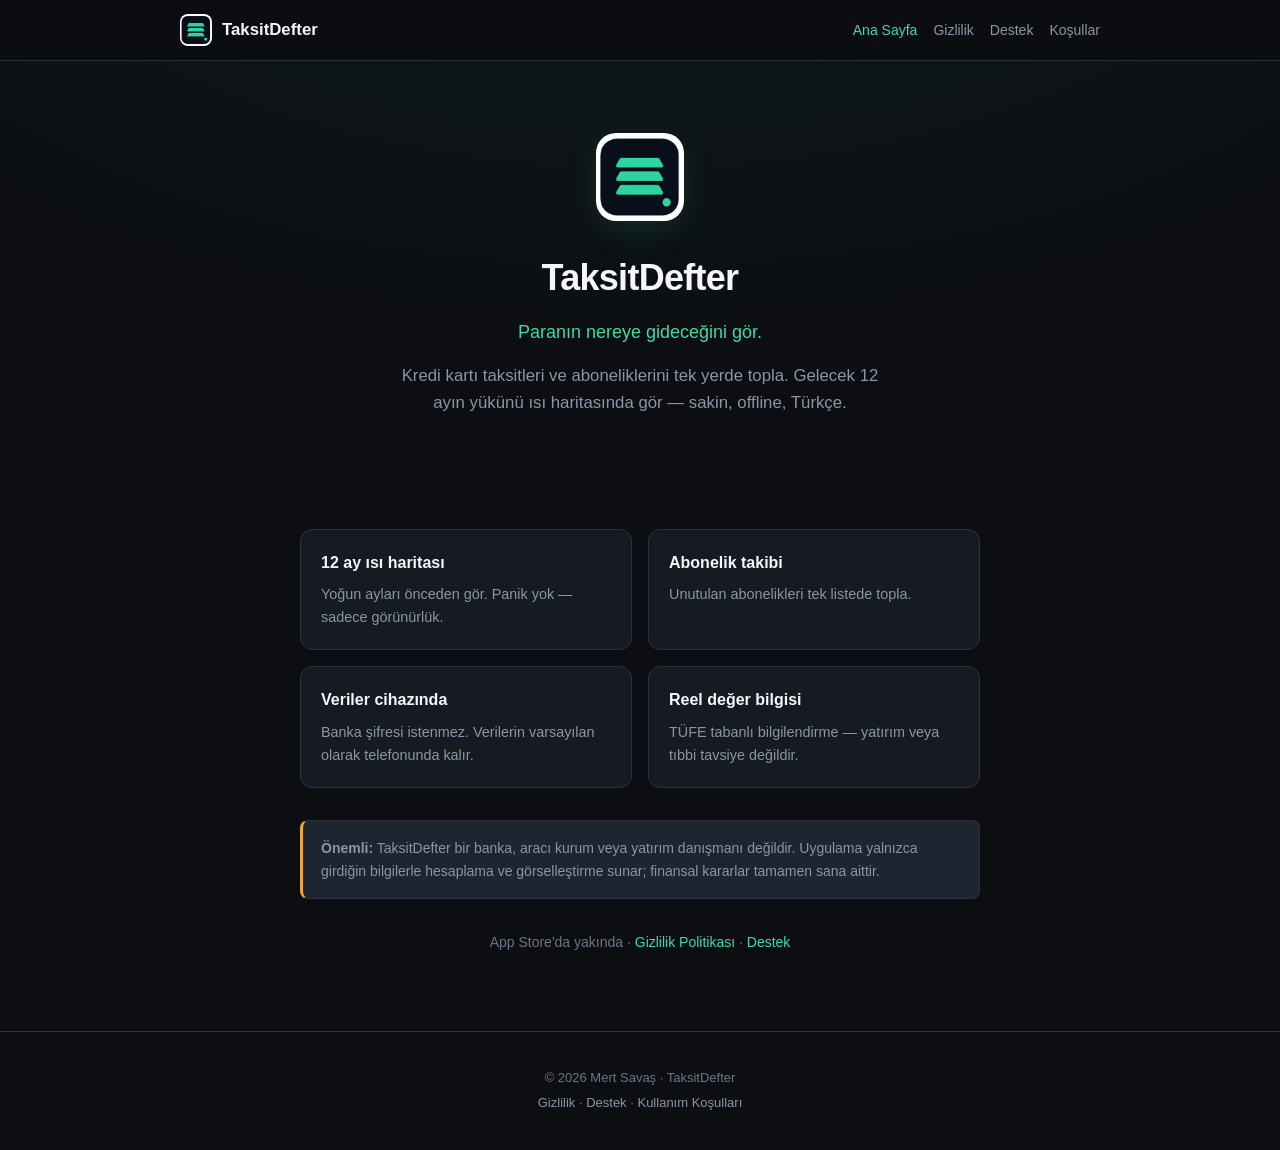
==== index.html @ 7ae55ca7 "Update TaksitDefter marketing and legal pages. App Store gizlilik, destek ve kullanım koşulları." ====
<!DOCTYPE html>
<html lang="tr">
  <head>
    <meta charset="utf-8" />
    <meta name="viewport" content="width=device-width, initial-scale=1" />
    <meta
      name="description"
      content="TaksitDefter — kredi kartı taksitleri ve aboneliklerini 12 ay gör. Sakin, offline finans takibi."
    />
    <meta property="og:title" content="TaksitDefter — Paranın nereye gideceğini gör" />
    <meta
      property="og:description"
      content="Kredi kartı taksitleri ve aboneliklerini tek yerde topla. Offline, Türkçe, banka bağlantısı yok."
    />
    <meta property="og:type" content="website" />
    <meta property="og:url" content="https://taksitdefter.app/" />
    <meta property="og:image" content="https://taksitdefter.app/assets/img/icon.png" />
    <meta name="theme-color" content="#0c0e12" />
    <title>TaksitDefter — Paranın nereye gideceğini gör</title>
    <link rel="icon" href="/assets/img/icon.png" type="image/png" />
    <link rel="apple-touch-icon" href="/assets/img/icon.png" />
    <link rel="stylesheet" href="/assets/css/site.css" />
  </head>
  <body>
    <header class="site-header">
      <div class="site-header-inner">
        <a class="brand" href="/">
          <img src="/assets/img/icon.png" width="32" height="32" alt="" />
          TaksitDefter
        </a>
        <nav class="nav" aria-label="Ana menü">
          <a href="/" aria-current="page">Ana Sayfa</a>
          <a href="/gizlilik/">Gizlilik</a>
          <a href="/destek/">Destek</a>
          <a href="/kullanim-kosullari/">Koşullar</a>
        </nav>
      </div>
    </header>

    <main>
      <section class="hero">
        <img class="hero-icon" src="/assets/img/icon.png" width="88" height="88" alt="TaksitDefter uygulama ikonu" />
        <h1>TaksitDefter</h1>
        <p class="tagline">Paranın nereye gideceğini gör.</p>
        <p class="lead">
          Kredi kartı taksitleri ve aboneliklerini tek yerde topla. Gelecek 12 ayın yükünü ısı haritasında gör —
          sakin, offline, Türkçe.
        </p>
      </section>

      <div class="card-grid">
        <article class="card">
          <h3>12 ay ısı haritası</h3>
          <p>Yoğun ayları önceden gör. Panik yok — sadece görünürlük.</p>
        </article>
        <article class="card">
          <h3>Abonelik takibi</h3>
          <p>Unutulan abonelikleri tek listede topla.</p>
        </article>
        <article class="card">
          <h3>Veriler cihazında</h3>
          <p>Banka şifresi istenmez. Verilerin varsayılan olarak telefonunda kalır.</p>
        </article>
        <article class="card">
          <h3>Reel değer bilgisi</h3>
          <p>TÜFE tabanlı bilgilendirme — yatırım veya tıbbi tavsiye değildir.</p>
        </article>
      </div>

      <aside class="disclaimer-banner" role="note">
        <strong>Önemli:</strong> TaksitDefter bir banka, aracı kurum veya yatırım danışmanı değildir. Uygulama
        yalnızca girdiğin bilgilerle hesaplama ve görselleştirme sunar; finansal kararlar tamamen sana aittir.
      </aside>

      <p style="text-align: center; color: var(--text-muted); font-size: 0.875rem">
        App Store'da yakında ·
        <a href="/gizlilik/">Gizlilik Politikası</a> ·
        <a href="/destek/">Destek</a>
      </p>
    </main>

    <footer class="site-footer">
      <p>© 2026 Mert Savaş · TaksitDefter</p>
      <p>
        <a href="/gizlilik/">Gizlilik</a> ·
        <a href="/destek/">Destek</a> ·
        <a href="/kullanim-kosullari/">Kullanım Koşulları</a>
      </p>
    </footer>
  </body>
</html>
---- assets/css/site.css ----
/* TaksitDefter — marketing site (App Store / KVKK) */
:root {
  --canvas: #0c0e12;
  --surface: #161a22;
  --surface-elevated: #1e2430;
  --border: #2a3140;
  --text: #f4f6fa;
  --text-secondary: #8b95a8;
  --text-muted: #6b7589;
  --accent: #3ddba3;
  --accent-warm: #e8a838;
  --max: 720px;
  --font: -apple-system, BlinkMacSystemFont, 'Segoe UI', Roboto, 'Helvetica Neue', sans-serif;
}

*,
*::before,
*::after {
  box-sizing: border-box;
}

html {
  scroll-behavior: smooth;
}

body {
  margin: 0;
  font-family: var(--font);
  background: var(--canvas);
  background-image: radial-gradient(ellipse 80% 50% at 50% -20%, rgba(61, 219, 163, 0.08), transparent);
  color: var(--text);
  line-height: 1.6;
  -webkit-font-smoothing: antialiased;
  min-height: 100vh;
}

a {
  color: var(--accent);
  text-decoration: none;
}

a:hover {
  text-decoration: underline;
}

.site-header {
  position: sticky;
  top: 0;
  z-index: 100;
  background: rgba(12, 14, 18, 0.92);
  backdrop-filter: blur(12px);
  border-bottom: 1px solid var(--border);
}

.site-header-inner {
  max-width: 960px;
  margin: 0 auto;
  padding: 0.875rem 1.25rem;
  display: flex;
  align-items: center;
  justify-content: space-between;
  gap: 1rem;
}

.brand {
  display: flex;
  align-items: center;
  gap: 0.625rem;
  color: var(--text);
  text-decoration: none;
  font-weight: 700;
  font-size: 1.05rem;
}

.brand:hover {
  text-decoration: none;
}

.brand img {
  width: 32px;
  height: 32px;
  border-radius: 8px;
}

.nav {
  display: flex;
  flex-wrap: wrap;
  gap: 0.25rem 1rem;
  font-size: 0.875rem;
}

.nav a {
  color: var(--text-secondary);
  text-decoration: none;
  padding: 0.25rem 0;
}

.nav a:hover,
.nav a[aria-current='page'] {
  color: var(--accent);
}

main {
  max-width: var(--max);
  margin: 0 auto;
  padding: 2rem 1.25rem 4rem;
}

.hero {
  text-align: center;
  padding: 2.5rem 0 3rem;
}

.hero-icon {
  width: 88px;
  height: 88px;
  border-radius: 20px;
  margin-bottom: 1.25rem;
  box-shadow: 0 8px 32px rgba(61, 219, 163, 0.12);
}

.hero h1 {
  font-size: clamp(1.75rem, 5vw, 2.25rem);
  font-weight: 700;
  margin: 0 0 0.75rem;
  letter-spacing: -0.02em;
}

.tagline {
  font-size: 1.125rem;
  color: var(--accent);
  margin: 0 0 1rem;
  font-weight: 500;
}

.lead {
  color: var(--text-secondary);
  font-size: 1.05rem;
  max-width: 32rem;
  margin: 0 auto 2rem;
}

.card-grid {
  display: grid;
  gap: 1rem;
  margin: 2rem 0;
}

@media (min-width: 560px) {
  .card-grid {
    grid-template-columns: repeat(2, 1fr);
  }
}

.card {
  background: var(--surface);
  border: 1px solid var(--border);
  border-radius: 12px;
  padding: 1.25rem;
}

.card h3 {
  margin: 0 0 0.5rem;
  font-size: 1rem;
  color: var(--text);
}

.card p {
  margin: 0;
  font-size: 0.9rem;
  color: var(--text-secondary);
}

.disclaimer-banner {
  background: var(--surface-elevated);
  border: 1px solid var(--border);
  border-left: 3px solid var(--accent-warm);
  border-radius: 8px;
  padding: 1rem 1.125rem;
  font-size: 0.875rem;
  color: var(--text-secondary);
  margin: 2rem 0;
}

.legal-doc h1 {
  font-size: 1.75rem;
  margin: 0 0 0.5rem;
}

.legal-meta {
  color: var(--text-muted);
  font-size: 0.875rem;
  margin-bottom: 2rem;
}

.legal-doc h2 {
  font-size: 1.125rem;
  margin: 2rem 0 0.75rem;
  color: var(--accent);
}

.legal-doc h3 {
  font-size: 1rem;
  margin: 1.25rem 0 0.5rem;
}

.legal-doc p,
.legal-doc li {
  color: var(--text-secondary);
  font-size: 0.9375rem;
}

.legal-doc ul {
  padding-left: 1.25rem;
}

.legal-doc li {
  margin-bottom: 0.35rem;
}

.contact-box {
  background: var(--surface);
  border: 1px solid var(--border);
  border-radius: 12px;
  padding: 1.5rem;
  margin: 1.5rem 0;
}

.contact-box a {
  font-weight: 600;
}

.faq-item {
  border-bottom: 1px solid var(--border);
  padding: 1rem 0;
}

.faq-item:last-child {
  border-bottom: none;
}

.faq-item strong {
  display: block;
  color: var(--text);
  margin-bottom: 0.35rem;
}

.faq-item p {
  margin: 0;
  color: var(--text-secondary);
  font-size: 0.9rem;
}

.site-footer {
  border-top: 1px solid var(--border);
  padding: 2rem 1.25rem;
  text-align: center;
  color: var(--text-muted);
  font-size: 0.8125rem;
}

.site-footer p {
  margin: 0.25rem 0;
}

.site-footer a {
  color: var(--text-secondary);
}
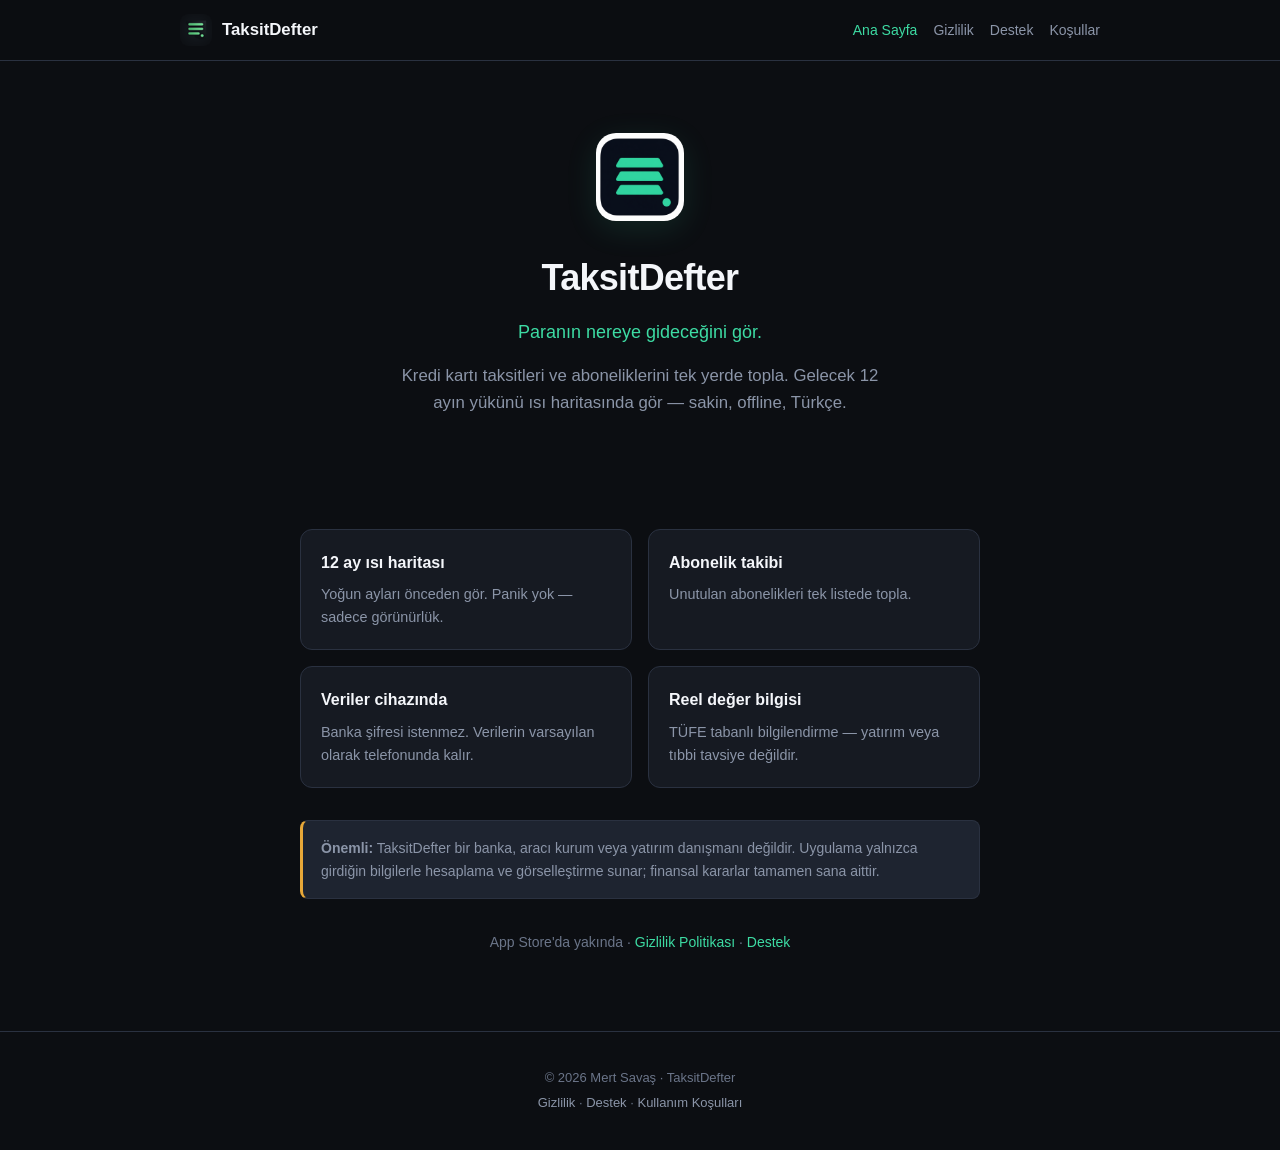
==== commit 8a694541: "Add app-ads.txt for AdMob store verification." ====
--- a/index.html
+++ b/index.html
@@ -14,18 +14,18 @@
     />
     <meta property="og:type" content="website" />
     <meta property="og:url" content="https://taksitdefter.app/" />
-    <meta property="og:image" content="https://taksitdefter.app/assets/img/icon.png" />
+    <meta property="og:image" content="https://mertsavas97-spec.github.io/taksitdefter.app/assets/img/icon-512.png" />
     <meta name="theme-color" content="#0c0e12" />
     <title>TaksitDefter — Paranın nereye gideceğini gör</title>
-    <link rel="icon" href="/assets/img/icon.png" type="image/png" />
-    <link rel="apple-touch-icon" href="/assets/img/icon.png" />
+    <link rel="icon" href="/assets/img/favicon.png" type="image/png" sizes="32x32" />
+    <link rel="apple-touch-icon" href="/assets/img/apple-touch-icon.png" sizes="180x180" />
     <link rel="stylesheet" href="/assets/css/site.css" />
   </head>
   <body>
     <header class="site-header">
       <div class="site-header-inner">
         <a class="brand" href="/">
-          <img src="/assets/img/icon.png" width="32" height="32" alt="" />
+          <img src="/assets/img/favicon.png" width="32" height="32" alt="" />
           TaksitDefter
         </a>
         <nav class="nav" aria-label="Ana menü">
--- a/assets/css/site.css
+++ b/assets/css/site.css
@@ -27,7 +27,6 @@
   margin: 0;
   font-family: var(--font);
   background: var(--canvas);
-  background-image: radial-gradient(ellipse 80% 50% at 50% -20%, rgba(61, 219, 163, 0.08), transparent);
   color: var(--text);
   line-height: 1.6;
   -webkit-font-smoothing: antialiased;
